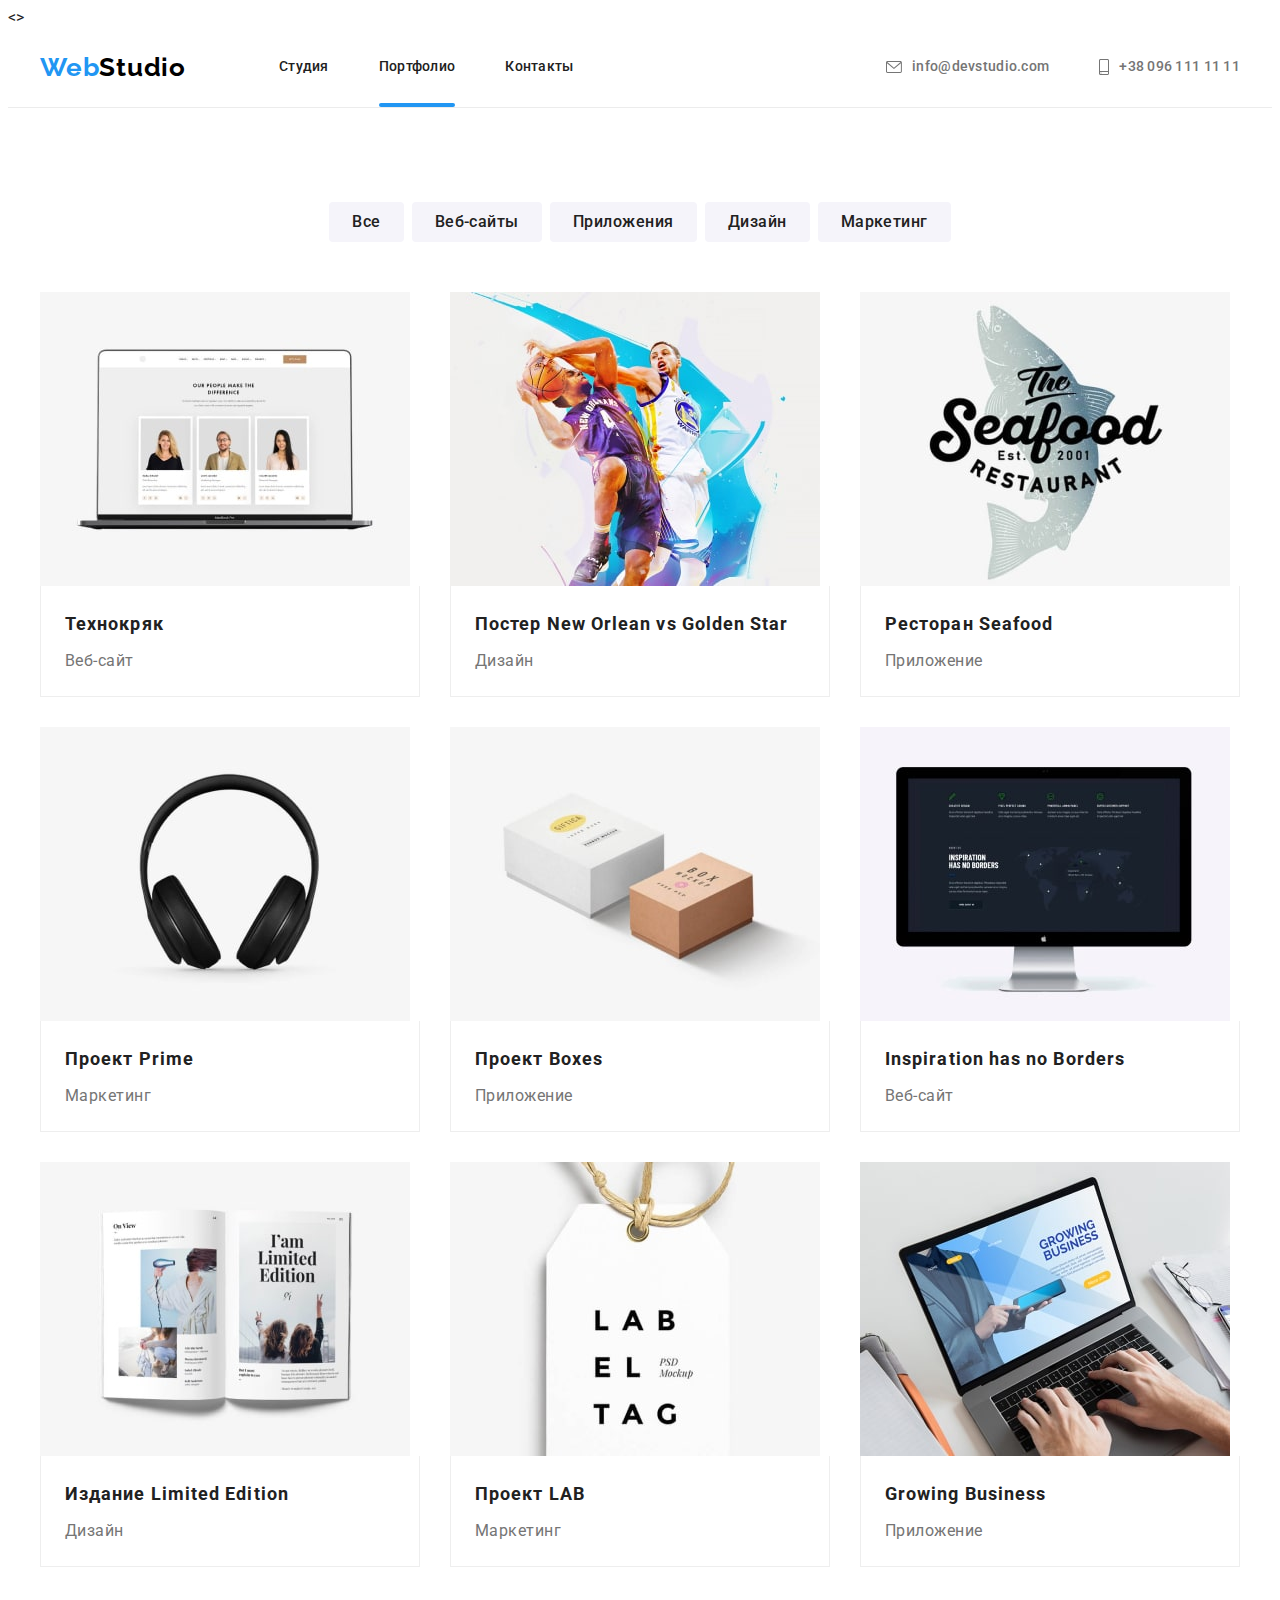
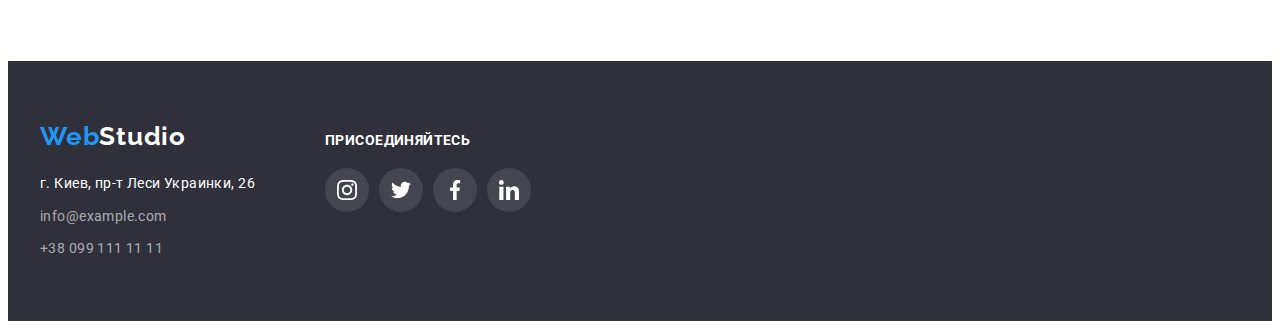
==== portfolio.html @ 86cd1ec5 "+svg, добавляет разметку подписки в футере" ====
<!DOCTYPE html>
<html lang="ru">
<head>
    <meta charset="UTF-8">
    <meta http-equiv="X-UA-Compatible" content="IE=edge">
    <meta name="viewport" content="width=device-width, initial-scale=1.0">
    <title>Document</title>
    <link rel="preconnect" href="https://fonts.googleapis.com">
    <link rel="preconnect" href="https://fonts.gstatic.com" crossorigin>
    <link href="https://fonts.googleapis.com/css2?family=Raleway:wght@700&family=Roboto:wght@400;500;700;900&display=swap"
        rel="stylesheet">
    <link href="https://cdnjs.cloudflare.com/ajax/libs/modern-normalize/1.1.0/modern-normalize.min.css"
        integrity="sha512-wpPYUAdjBVSE4KJnH1VR1HeZfpl1ub8YT/NKx4PuQ5NmX2tKuGu6U/JRp5y+Y8XG2tV+wKQpNHVUX03MfMFn9Q=="
        crossorigin="anonymous" referrerpolicy="no-referrer" rel="stylesheet"/>
    <link rel="stylesheet" href="./css/styles.css">
</head>
<>
    <!--                header portfolio                  -->
    <header class="page-header">
        <div class="container main-nav">
            <nav class="nav">
                <a class="logo link" href="./index.html">Web<span class="logo-header">Studio</span></a>
                <ul class="site-nav list">
                    <li class="item">
                        <a href="./index.html" class="link site-nav-link">Студия</a>
                    </li>
                    <li class="item">
                        <a href="./portfolio.html" class="link site-nav-link current">Портфолио</a>
                    </li>
                    <li class="item">
                        <a href="" class="link site-nav-link">Контакты</a>
                    </li>
                </ul>
            </nav>
            <ul class="contact list">
                <li class="item">
                    <a href="mailto:info@devstudio.com" class="contact-link link">
                        <svg class="contact-icon" width="16" height="12">
                            <use href="./images/icons.svg#icon-envelope"></use>
                        </svg> info@devstudio.com</a>
                </li>
                <li class="item">
                    <a href="tel:+380961111111" class="contact-link link">
                        <svg class="contact-icon" width="10" height="16">
                            <use href="./images/icons.svg#icon-smartphone"></use>
                        </svg> +38 096 111 11 11</a>
                </li>
            </ul>
        </div>
    </header>
    <!--                   portfolio                       -->
    <main>
        <section class="section portfolio">
            <div class="container btn">
            <ul class="buttons-list list">
                <li class="buttons-item">
                    <button type="button" class="button">Все</button>
                </li>
                <li class="buttons-item">
                    <button type="button" class="button">Веб-сайты</button>
                </li>
                <li class="buttons-item">
                    <button type="button" class="button">Приложения</button>
                </li>
                <li class="buttons-item">
                    <button type="button" class="button">Дизайн</button>
                </li>
                <li class="buttons-item">
                    <button type="button" class="button">Маркетинг</button>
                </li>
            </ul>
            <ul class="portfolio-list list">
                <li class="portfolio-item">
                    <div class="portfolio-thumb">
                        <img class="photo-portfolio" src="./images/portfolio-img-1.jpg" alt="открыт сайт на экране ноутбука" width="370"
                            height="294">
                        <p class="portfolio-label">Технокряк это современная площадка 
                            распространения коронавируса. Компании используют эту платформу 
                            для цифрового шпионажа и атак на защищённые сервера конкурентов.</p>
                    </div>
                    <div class="portfolio-card">
                        <h3 class="portfolio-title">Технокряк</h3>
                        <p class="portfolio-text">Веб-сайт</p>
                    </div>
                </li>
                <li class="portfolio-item">
                    <div class="portfolio-thumb">
                        <img class="photo-portfolio" src="./images/portfolio-img-2.jpg" alt="игра в баскетбол" width="370" height="294">
                        <p class="portfolio-label">Технокряк это современная площадка
                            распространения коронавируса. Компании используют эту платформу
                            для цифрового шпионажа и атак на защищённые сервера конкурентов.</p>
                    </div>
                    <div class="portfolio-card">
                        <h3 class="portfolio-title">Постер New Orlean vs Golden Star</h3>
                        <p class="portfolio-text">Дизайн</p>
                    </div>
                </li>
                <li class="portfolio-item">
                    <div class="portfolio-thumb">
                        <img class="photo-portfolio" src="./images/portfolio-img-3.jpg" alt="логотип ресторана" width="370" height="294">
                        <p class="portfolio-label">Технокряк это современная площадка
                            распространения коронавируса. Компании используют эту платформу
                            для цифрового шпионажа и атак на защищённые сервера конкурентов.</p>
                    </div>
                    <div class="portfolio-card">
                        <h3 class="portfolio-title">Ресторан Seafood</h3>
                        <p class="portfolio-text">Приложение</p>
                    </div>
                </li>
                <li class="portfolio-item">
                    <div class="portfolio-thumb">
                        <img class="photo-portfolio" src="./images/portfolio-img-4.jpg" alt="наушники" width="370" height="294">
                        <p class="portfolio-label">Технокряк это современная площадка
                            распространения коронавируса. Компании используют эту платформу
                            для цифрового шпионажа и атак на защищённые сервера конкурентов.</p>
                    </div>
                    <div class="portfolio-card">
                        <h3 class="portfolio-title">Проект Prime</h3>
                        <p class="portfolio-text">Маркетинг</p>
                    </div>
                </li>
                <li class="portfolio-item">
                    <div class="portfolio-thumb">
                        <img class="photo-portfolio" src="./images/portfolio-img-5.jpg" alt="два бокса" width="370" height="294">
                        <p class="portfolio-label">Технокряк это современная площадка
                            распространения коронавируса. Компании используют эту платформу
                            для цифрового шпионажа и атак на защищённые сервера конкурентов.</p>
                    </div>
                    <div class="portfolio-card">
                        <h3 class="portfolio-title">Проект Boxes</h3>
                        <p class="portfolio-text">Приложение</p>
                    </div>
                </li>
                <li class="portfolio-item">
                    <div class="portfolio-thumb">
                        <img class="photo-portfolio" src="./images/portfolio-img-6.jpg" alt="монитор компьютера" width="370" height="294">
                        <p class="portfolio-label">Технокряк это современная площадка
                            распространения коронавируса. Компании используют эту платформу
                            для цифрового шпионажа и атак на защищённые сервера конкурентов.</p>
                    </div>
                    <div class="portfolio-card">
                        <h3 class="portfolio-title">Inspiration has no Borders</h3>
                        <p class="portfolio-text">Веб-сайт</p>
                    </div>
                </li>
                <li class="portfolio-item">
                    <div class="portfolio-thumb">
                        <img class="photo-portfolio" src="./images/portfolio-img-7.jpg" alt="разворот журнала" width="370" height="294">
                        <p class="portfolio-label">Технокряк это современная площадка
                            распространения коронавируса. Компании используют эту платформу
                            для цифрового шпионажа и атак на защищённые сервера конкурентов.</p>
                    </div>
                   <div class="portfolio-card">
                        <h3 class="portfolio-title">Издание Limited Edition</h3>
                        <p class="portfolio-text">Дизайн</p>
                   </div>
                </li>
                <li class="portfolio-item">
                    <div class="portfolio-thumb">
                        <img class="photo-portfolio" src="./images/portfolio-img-8.jpg" alt="бирка" width="370" height="294">
                        <p class="portfolio-label">Технокряк это современная площадка
                            распространения коронавируса. Компании используют эту платформу
                            для цифрового шпионажа и атак на защищённые сервера конкурентов.</p>
                    </div>
                    <div class="portfolio-card">
                        <h3 class="portfolio-title">Проект LAB</h3>
                        <p class="portfolio-text">Маркетинг</p>
                    </div>
                </li>
                <li class="portfolio-item">
                    <div class="portfolio-thumb">
                        <img class="photo-portfolio" src="./images/portfolio-img-9.jpg" alt="работа на ноутбуке" width="370" height="294">
                        <p class="portfolio-label">Технокряк это современная площадка
                            распространения коронавируса. Компании используют эту платформу
                            для цифрового шпионажа и атак на защищённые сервера конкурентов.</p>
                    </div>
                    <div class="portfolio-card">
                        <h3 class="portfolio-title">Growing Business</h3>
                        <p class="portfolio-text">Приложение</p>
                   </div>
                </li>
            </ul>
            </div>
        </section>
    </main>
    <!--                  footer                      -->
    <footer class="footer">
        <div class="container footer-container">
            <div class="footer-box">
                <a href="./index.html" class="logo footers link">Web<span class="logo-footer">Studio</span></a>
                <address class="address">
                    <p>г. Киев, пр-т Леси Украинки, 26</p>
                    <ul class="list">
                        <li class="address-item">
                            <a href="mailto:info@example.com" class="link"> info@example.com</a>
                        </li>
                        <li class="address-item">
                            <a href="tel:+380991111111" class="link"> +38 099 111 11 11</a>
                        </li>
                    </ul>
                </address>
            </div>
            <div>
                <h3 class="footer-title">присоединяйтесь</h3>
                <ul class="footer-list list">
                    <li class="footer-item">
                        <a href="" class="footer-link link">
                            <svg class="footer-icon">
                                <use href="./images/icons.svg#icon-instagram"></use>
                            </svg>
                        </a>
                    </li>
                    <li class="footer-item">
                        <a href="" class="footer-link link">
                            <svg class="footer-icon">
                                <use href="./images/icons.svg#icon-twitter"></use>
                            </svg>
                        </a>
                    </li>
                    <li class="footer-item">
                        <a href="" class="footer-link link">
                            <svg class="footer-icon">
                                <use href="./images/icons.svg#icon-facebook"></use>
                            </svg>
                        </a>
                    </li>
                    <li class="footer-item">
                        <a href="" class="footer-link link">
                            <svg class="footer-icon">
                                <use href="./images/icons.svg#icon-linkedin"></use>
                            </svg>
                        </a>
                    </li>
                </ul>
            </div>
        </div>
    </footer>

    <script src="./js/modal.js"></script>
</body>
</html>
---- css/styles.css ----
:root{
    --main-title-color:#212121;
    --hero-title-color:#FFFFFF;
    --main-text-color:#757575;
    --second-text-color:#FFFFFF;
    --accent-color:#2196F3;
    --logo-header-color: #000000;
    --logo-footer-color:#FFFFFF;
    --mail-tel-footer-color: rgba(255, 255, 255, 0.6);
    --main-background-color:#FFFFFF;
    --hero-footer-background-color:#2F303A;
    --second-background-color:#F5F4FA;
    --line-color:#ECECEC;
    --icon-link-color:#AFB1B8;
    --border-card-color:#EEEEEE;
}

/* основной цвет заголовков #212121 */
/* вторичный цвет текста #757575 */
/* белый #FFFFFF */
/* акцент цвет, кнопка  #2196F3 */
/* цвет фона #FFFFFF */
/* вторичный цвет фона #F5F4FA */
/* цвет фона герой футер #2F303A */

body{
    font-family: Roboto, sans-serif;
    background-color: var(--main-background-color);
    color: var(--main-title-color)
}

/*          my reset list             */
.list{
    list-style:none;
}

.link{
    text-decoration: none;
}

h1, h2, h3, h4, p, a, ul, li{
    margin: 0;
    padding: 0;
}

.container{
    width: 1200px;
    padding-left: 15px;
    padding-right: 15px;
    margin: 0 auto;

    /*outline: 2px solid yellow;*/
}

.section{
    padding-top: 94px;
    padding-bottom: 94px;
    margin-left: auto;
    margin-right: auto;

   /*outline: 2px solid tomato;*/
}

/* ------------------- main-nav ------------------- */

.page-header{
    border-bottom: 1px solid var(--line-color);
}

.main-nav{
    display: flex;
}

.nav{
    display: flex;
    align-items: center;
}
 
/* -------------------logo styles------------------- */

.logo{
    color: var(--accent-color);
    font-family: Raleway;
    font-weight: 700;
    font-size: 26px;
    line-height: 1.19;
    letter-spacing: 0.03em;
}

.nav .logo {
   margin-right: 93px; 
}

.logo-header{
    color: var(--logo-header-color);
}

/* --------------------site nav----------------------*/

.site-nav{
    display: flex;
}

.site-nav .item:not(:last-child){
    margin-right: 50px;
}

.site-nav-link{
    position: relative;
    display: block;
    padding-top: 32px;
    padding-bottom: 32px;

    color: var(--main-title-color);
    font-weight: 500;
    font-size: 14px;
    line-height: 1.14;
    letter-spacing: 0.02em;
    transition: color 250ms cubic-bezier(0.4, 0, 0.2, 1);
}

.site-nav-link:hover, 
.site-nav-link:focus{
    color:var(--accent-color);

}

.current::after{
    content: "";
    width: 100%;
    height: 4px;
    display: block;
    position: absolute;
    background-color: var(--accent-color);
    border-radius: 2px;
    bottom: 0;
    
}
/* --------------------contact------------------- */

.contact{
    display: flex;
    margin-left: auto;
}

.contact .item + .item{
    margin-left: 50px;
}
.contact-link{
    display: flex;
    align-items: center;
    /* display: block; */
    padding-top: 32px;
    padding-bottom: 32px;
    /* text-align: center; */

    color: var(--main-text-color);
    font-weight: 500;
    font-size: 14px;
    line-height: 1.14;
    letter-spacing: 0.02em;
    transition: color 250ms cubic-bezier(0.4, 0, 0.2, 1);
}

.contact-link:hover, 
.contact-link:focus{
    color:var(--accent-color);
}

.contact-icon{
    display: block;
    fill: currentColor;
    margin-right: 10px;
    transition: color 250ms cubic-bezier(0.4, 0, 0.2, 1);
}

.contact-icon:hover,
.contact-icon:focus{
    color:var(--accent-color);
}

/*--------------------Hero-------------------------- */

.hero{
    background-color:var(--hero-footer-background-color);
    background-image: linear-gradient(
        rgba(47, 48, 58, 0.4),
        rgba(47, 48, 58, 0.4)), 
        url(../images/Img-hero.jpg); 
    background-repeat: no-repeat;
    background-position: center;
    background-size: cover;
    text-align: center;
    padding-top: 200px;
    padding-bottom: 200px;
    max-width: 1600px;
    margin-left: auto;
    margin-right: auto;
}

.hero-title{
    font-weight: 900;
    font-size: 44px;
    line-height: 1.36;
    letter-spacing: 0.06em;
    text-transform: uppercase;
    color: var(--hero-title-color);
    width: 696px;
    margin: 0 auto;
    margin-bottom: 30px;
}

.hero-button{
    font-family: inherit;
    font-weight: 700;
    font-size: 16px;
    line-height: 1.87;
    letter-spacing: 0.06em;
    text-align: center;
    color: var(--second-text-color);
    background: var(--accent-color);
    box-shadow: 0px 4px 4px rgba(0, 0, 0, 0.15);
    border-radius: 4px;
    border: 1px solid transparent;
    min-width: 200px;
    padding: 10px 32px;
    transition: background-color 250ms cubic-bezier(0.4, 0, 0.2, 1);
}

.button, .hero-button{
    cursor: pointer;
}

.hero-button:hover,
.hero-button:focus{
    background-color: #188CE8;
}


/*--------------section benefits (преимущества)---------------- */

.visually-hidden {
    position: absolute;
    white-space: nowrap;
    width: 1px;
    height: 1px;
    overflow: hidden;
    border: 0;
    padding: 0;
    clip: rect(0, 0, 0, 0);
    clip-path: inset(50%);
    margin: -1px;
}

.benefit-list{
    display: flex;
    margin-left: -30px;
}

.benefit-item{
    flex-basis: calc(100%/4 - 30px);
    margin-left: 30px;
}

/* .benefit-item:not(:last-child){
    margin-right: 30px;
} */

.benefit-box{
    display: flex;
    align-items: center;
    justify-content: center;
    max-width: 100%;
    height: 120px;
    
    background: var(--second-background-color);
    border-radius: 4px;
    margin-bottom: 30px;
}

.benefit-icon{
    width: 70px;
    height: 70px;
}

.benefit-title{
    font-weight: 700;
    font-size: 14px;
    line-height: 1.14;
    letter-spacing: 0.03em;
    text-transform: uppercase;
    color: var(--main-title-color);
    margin-bottom: 10px;
}

.benefit-text{
    font-size: 14px;
    line-height: 1.71;
    letter-spacing: 0.03em;
    color: var(--main-text-color);
}

/*----------------------чем занимаемся-------------------- */
.section-work{
    padding-top: 0;
}
.title{
    font-weight: 700;
    font-size: 36px;
    line-height: 1.16;
    text-align: center;
    letter-spacing: 0.03em;
    color: var(--main-title-color);
    margin-bottom: 50px;
}

.work-list{
    display: flex;
    margin-left: -30px;
}

.work-list .item{
    flex-basis: calc(100%/3 - 30px);
    margin-left: 30px;
}

/* .work-list .item + .item{
    margin-left: 30px;
} */

.photo-work{
    display: block;
    max-width: 100%;
}

.work-thumb{
    position: relative;
}

.label-work{
    position: absolute;
    bottom: 0;
    left: 0;

    display: flex;
    font-weight: 700;
    font-size: 14px;
    line-height: 1.14;
    letter-spacing: 0.03em;
    text-transform: uppercase;
    width: 100%;
    height: 70px;
    align-items: center;
    justify-content: center;

    color: var(--second-text-color);
    background-color: rgba(47, 48, 58, 0.8);
    
}

/*----------------------section our team--------------------- */

.team{
    background-color: var(--second-background-color);
}

.team-list{
    display: flex;
    margin-left: -30px;
}
.team-list .item{
    flex-basis: calc(100%/4 - 30px);
    margin-left: 30px;
    /* flex-basis: 270px; */
    background-color: var(--main-background-color);
    box-shadow: 0px 1px 3px rgba(0, 0, 0, 0.12), 
    0px 1px 1px rgba(0, 0, 0, 0.14), 
    0px 2px 1px rgba(0, 0, 0, 0.2);
    border-radius: 0px 0px 4px 4px;
}

/* .team-list .item + .item{
    margin-left: 30px;
} */

.photo-team{
    display: block;
    max-width: 100%;
}

.team-card{
    display: block;
    padding: 30px 15px;
    border: 1px solid var(--border-card-color);
    border-top: none;
}

.team-title{
    font-weight: 500;
    font-size: 16px;
    line-height: 1.18;
    text-align: center;
    letter-spacing: 0.03em;
    color: var(--main-title-color);
    margin-bottom: 10px;
}

.team-text{
    font-size: 16px;
    line-height: 1.18;
    text-align: center;
    letter-spacing: 0.03em;
    color: var(--main-text-color);
    margin-bottom: 16px;
}

.social-list{
    display: flex;
    align-items: center;
    justify-content: center;
}

.social-item{
    display: flex;
}

.social-item:not(:last-child){
    margin-right: 10px;
}

.social-link{
    display: flex;
    align-items: center;
    justify-content: center;
    width: 44px;
    height: 44px;
    background-color: var(--main-background-color);
    color: var(--icon-link-color);
    border-radius: 50%;
    transition: background-color 250ms cubic-bezier(0.4, 0, 0.2, 1);
}

.social-link:hover, 
.social-link:focus{
    background-color:var(--accent-color);
}

.social-icon{
    display: block;
    fill: currentColor;
    width: 20px;
    height: 20px;
    transition: color 250ms cubic-bezier(0.4, 0, 0.2, 1);
}

.social-link:hover .social-icon, 
.social-link:focus .social-icon{
    color: var(--second-text-color);
}

/*------------------------clients------------------------*/

.client-list{
    display: flex;
}

.client-item:not(:last-child){
    margin-right: 30px;
}

.client-link{
    box-sizing: border-box;
    display: flex;
    align-items: center;
    justify-content: center;
    width: 170px;
    height: 92px;
    
    color: var(--icon-link-color);
    border: 1px solid var(--icon-link-color);
    border-radius: 4px;
    transition: border-color 250ms cubic-bezier(0.4, 0, 0.2, 1);
}

.client-link:hover, 
.client-link:focus{
    border-color: var(--accent-color);
}

.client-icon{
    display: block;
    width: 106px;
    height: 60px;
    fill: currentColor;
    transition: color 250ms cubic-bezier(0.4, 0, 0.2, 1);
}

.client-link:hover .client-icon, 
.client-link:focus .client-icon{
    color: var(--accent-color);
}

/*------------------------portfolio--------------------- */

.buttons-list{
    display: flex;
    justify-content: center;
    margin-bottom: 50px;
}

.buttons-item + .buttons-item{
    margin-left: 8px;
}

.button{
    display: inline-block;
    font-family: inherit;
    font-weight: 500;
    font-size: 16px;
    line-height: 1.62;
    text-align: center;
    letter-spacing: 0.03em;
    color: var(--main-title-color);
    background: var(--second-background-color);
    border-radius: 4px;
    padding: 6px 22px;
    border: 1px solid transparent;
    transition: color 250ms cubic-bezier(0.4, 0, 0.2, 1), 
    background-color 250ms cubic-bezier(0.4, 0, 0.2, 1),
    box-shadow 250ms cubic-bezier(0.4, 0, 0.2, 1);
    
}

.button:hover,
.button:focus{
    color: var(--second-text-color);
    background-color: var(--accent-color);
    box-shadow: 0px 3px 1px rgba(0, 0, 0, 0.1), 
    0px 1px 2px rgba(0, 0, 0, 0.08), 
    0px 2px 2px rgba(0, 0, 0, 0.12);
}

.portfolio-list{
    display: flex;
    flex-wrap: wrap;
    margin-left: -30px;
    margin-bottom: -30px;
}

.portfolio-item{
    box-sizing: border-box;
    display: block;
    flex-basis: calc(100%/3 - 30px);
    margin-left: 30px;
    margin-bottom: 30px;

    background-color: var(--main-background-color);
    transition: box-shadow 250ms cubic-bezier(0.4, 0, 0.2, 1);
    
}

.portfolio-item:hover,
.portfolio-item:focus{
    box-shadow: 0px 1px 1px rgba(0, 0, 0, 0.12), 
    0px 4px 4px rgba(0, 0, 0, 0.06), 
    1px 4px 6px rgba(0, 0, 0, 0.16);
}

.photo-portfolio{
    display: block;
    /* width: 370px; */
    max-width: 100%;
}
/* .portfolio-item:nth-child(3n){
    margin-right: 0;
}

.portfolio-item:nth-last-child(-n+3){
    margin-bottom: 0;
} */

.portfolio-card{
    display: block;
    padding: 20px 24px;
    border: 1px solid var(--border-card-color);
    border-top: none;
}

.portfolio-title{
    font-weight: 700;
    font-size: 18px;
    line-height: 2.00;
    letter-spacing: 0.06em;
    color: var(--main-title-color);
    margin-bottom: 4px;
}

.portfolio-text{
    font-size: 16px;
    line-height: 1.87;
    letter-spacing: 0.03em;
    color: var(--main-text-color);
}

.portfolio-thumb{
    position: relative;
    overflow: hidden;

}

.portfolio-label{
    position: absolute;
    top: 0;
    left: 0;
    
    width: 100%;
    height: 100%;
    padding: 63px 24px;

    font-weight: 400px;
    font-size: 18px;
    line-height: 1.56;
    letter-spacing: 0.03em;

    color: var(--second-text-color);
    background-color: rgba(33, 150, 243, 0.9);
    transform: translateY(100%);
    transition: transform 250ms cubic-bezier(0.4, 0, 0.2, 1);

}

.portfolio-item:hover .portfolio-label,
.portfolio-item:focus .portfolio-label{
    transform: translateY(0);

}

/*-------------------------footer------------------------- */
.footer{
    padding-top: 60px;
    padding-bottom: 60px;
    background-color: var(--hero-footer-background-color);
}

.footer-container{
    display: flex;
    align-items: baseline;
}

.footer-box{
    margin-right: 70px;
}

.logo.footers{
    display: inline-block;
    margin-bottom: 20px;
}

.logo-footer{
    color: var(--logo-footer-color);
}

.address{
    font-style: normal;
    font-weight: 400;
    font-size: 14px;
    line-height: 1.71;
    letter-spacing: 0.03em;
    color: var(--second-text-color);
}

.address-item .link{
    display: inline-block;
    font-weight: 400;
    font-size: 14px;
    line-height: 1.71;
    letter-spacing: 0.03em;
    color: var(--mail-tel-footer-color);
    margin-top: 9px;
    transition: color 250ms cubic-bezier(0.4, 0, 0.2, 1);
}

.address-item .link:hover,
.address-item .link:focus{
    color: var(--accent-color);
}

.footer-title{
    font-weight: 700;
    font-size: 14px;
    line-height: 16px;
    letter-spacing: 0.03em;
    text-transform: uppercase;
    color: var(--second-text-color);
    margin-bottom: 20px;
}

.footer-list{
    display: flex;
}

.footer-item:not(:last-child){
    margin-right: 10px;
}

.footer-link{
    display: flex;
    align-items: center;
    justify-content: center;
    width: 44px;
    height: 44px;
    border-radius: 50%;
    background-color: rgba(255, 255, 255, 0.1);
    color: var(--second-text-color);
    transition: background-color 250ms cubic-bezier(0.4, 0, 0.2, 1);

}

.footer-link:hover,
.footer-link:focus{
    background-color: var(--accent-color);
}

.footer-icon{
    display: block;
    width: 20px;
    height: 20px;
    fill: currentColor;
}

.footer-form{
    margin-left: auto;
}

.footer-mail-form{
    display: flex;
    align-items: center;
    justify-content: center;

}

.footer-input{
    display: flex;
    align-items: center;
    box-sizing: border-box;
    min-width: 358px;
    padding: 15px 16px;

    font-weight: 400;
    font-size: 16px;
    line-height: 1.25;
    letter-spacing: 0.03em;
    color: var(--mail-tel-footer-color);
    background-color: var(--hero-footer-background-color);
    border: 1px solid rgba(255, 255, 255, 0.3);
    border-radius: 4px;
    box-shadow: 0px 4px 4px rgba(0, 0, 0, 0.15);
}

/* .footer-input:focus{
    border-color: var(--accent-color);
} */

.btn-send{
    display: flex;
    align-items: center;
    justify-content: center;
    
    padding: 10px 28px;
    margin-left: 12px;
}

.footer-mail-icon{
    display: block;
    width: 24px;
    height: 24px;
    fill: currentColor;
    
    margin-left: 10px;

}

/* ------------- modal window ---------------------- */

.backdrop{
    position: fixed;
    top: 0;
    left: 0;
    
    width: 100vw;
    height: 100vh;
    background-color: rgba(0, 0, 0, 0.2);
    opacity: 1;
    visibility: visible;
    transition: opacity 350ms cubic-bezier(0.4, 0, 0.2, 1), 
    visibility 350ms cubic-bezier(0.4, 0, 0.2, 1);

}

.is-hidden{
    visibility: hidden;
    opacity: 0;
    pointer-events: none;
}

.backdrop.is-hidden .modal{
    opacity: 0;
    transform: translate(-50%, -50%) scale(0.8);
   
}

.modal{
    position: absolute;
    top: 50%;
    left: 50%;
    transform: translate(-50%, -50%) scale(1);
    transition: transform 300ms cubic-bezier(0.4, 0, 0.2, 1), 
    opacity 350ms cubic-bezier(0.4, 0, 0.2, 1), 
    visibility 350ms cubic-bezier(0.4, 0, 0.2, 1);
    opacity: 1;
    visibility: visible;

    width: 528px;
    min-height: 581px;
    background-color: var(--main-background-color);
    box-shadow: 0px 1px 3px rgba(0, 0, 0, 0.12), 
    0px 1px 1px rgba(0, 0, 0, 0.14), 
    0px 2px 1px rgba(0, 0, 0, 0.2);
    border-radius: 4px;

}

.btn-close{
    position: absolute;
    top: 8px;
    right: 8px;

    display: flex;
    align-items: center;
    justify-content: center;
    width: 30px;
    height: 30px;
    color: #000000;
    background-color: transparent;
    border: 1px solid rgba(0, 0, 0, 0.1);
    border-radius: 50%;
    box-sizing: border-box;

}

.modal-icon{
    display: block;
    width: 18px;
    height: 18px;
    fill: currentColor;
    cursor: pointer;
    transition: color 250ms cubic-bezier(0.4, 0, 0.2, 1);

}

.btn-close:hover .modal-icon, 
.btn-close:focus .modal-icon{
    color: var(--accent-color);
}
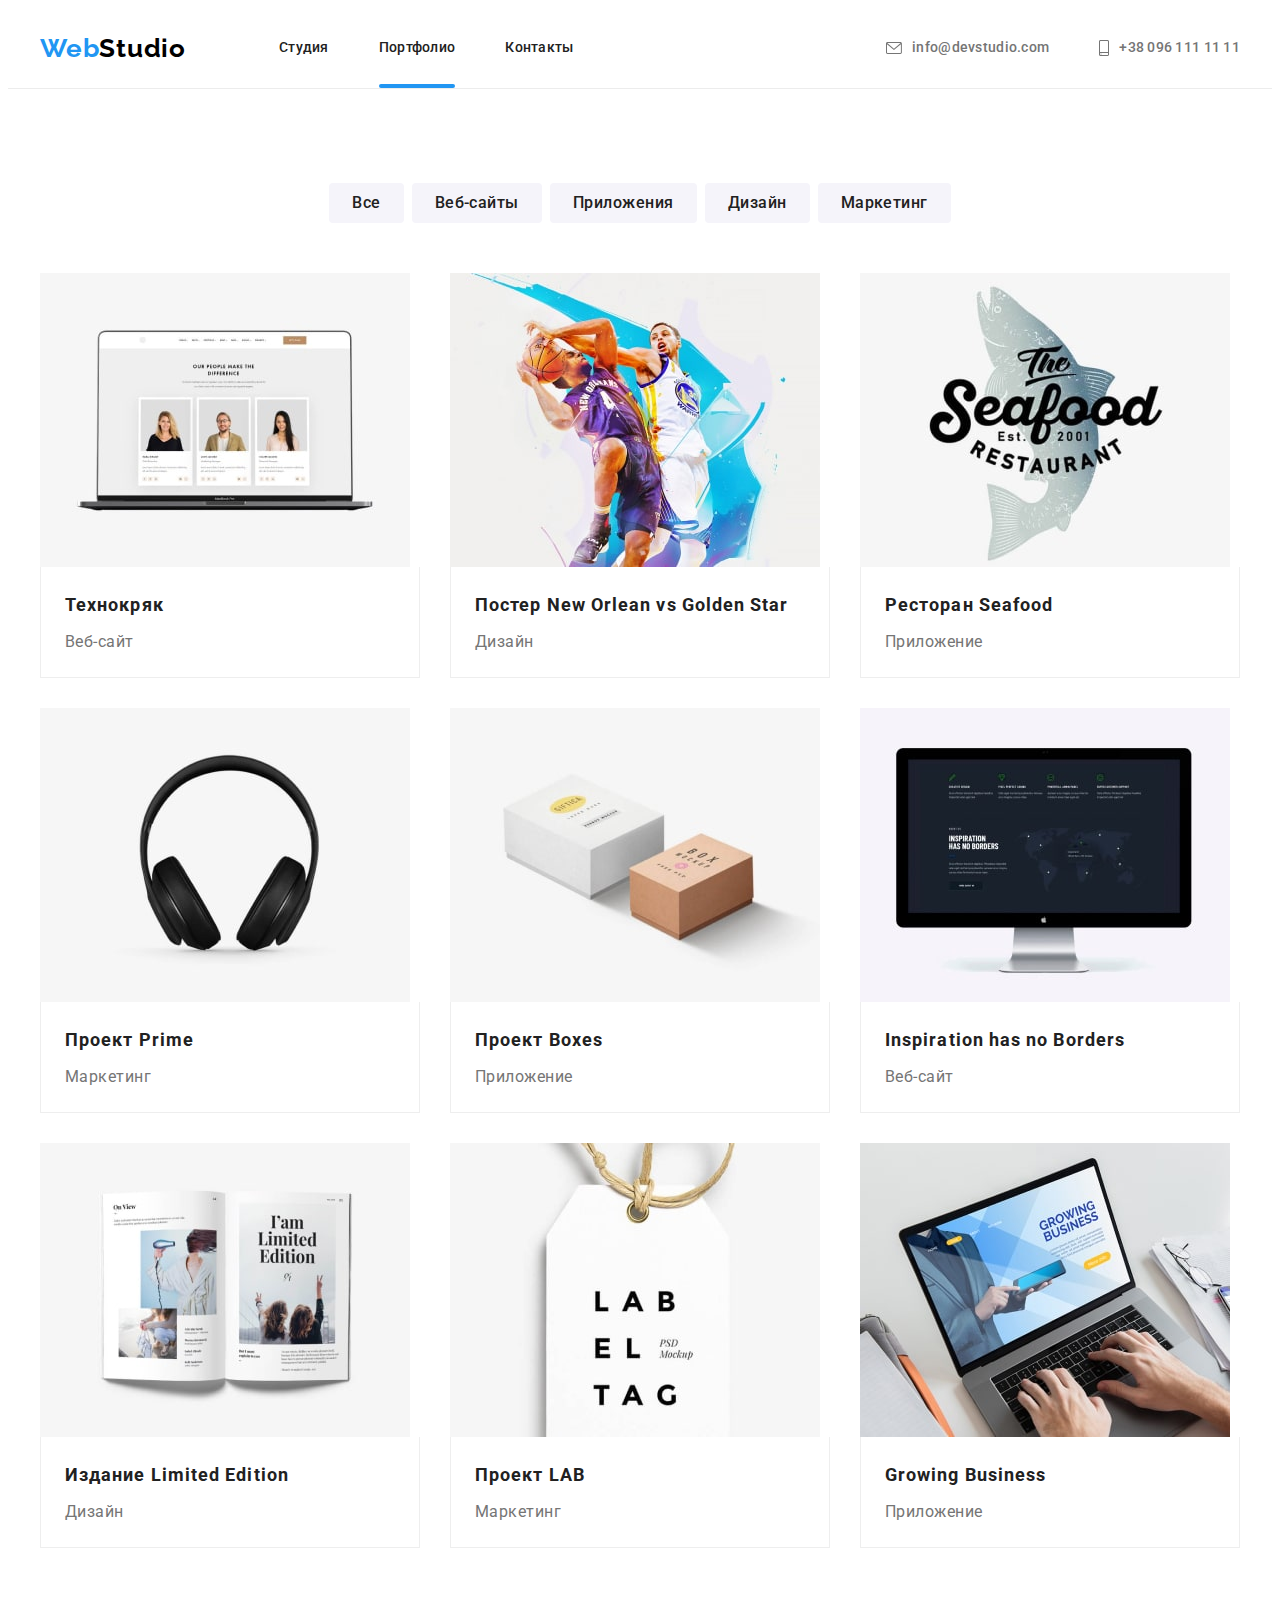
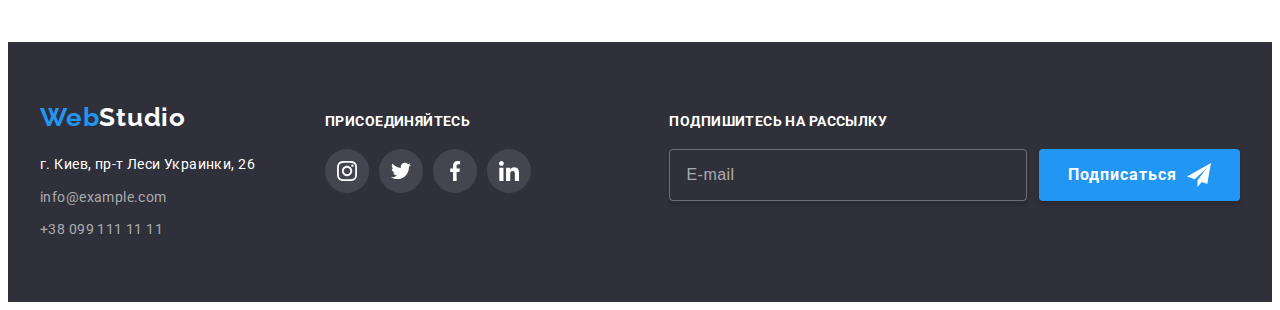
==== commit 8178ef24: "оформляет чекбокс модального окна" ====
--- a/portfolio.html
+++ b/portfolio.html
@@ -14,7 +14,7 @@
         crossorigin="anonymous" referrerpolicy="no-referrer" rel="stylesheet"/>
     <link rel="stylesheet" href="./css/styles.css">
 </head>
-<>
+<body>
     <!--                header portfolio                  -->
     <header class="page-header">
         <div class="container main-nav">
@@ -37,13 +37,15 @@
                     <a href="mailto:info@devstudio.com" class="contact-link link">
                         <svg class="contact-icon" width="16" height="12">
                             <use href="./images/icons.svg#icon-envelope"></use>
-                        </svg> info@devstudio.com</a>
+                        </svg> info@devstudio.com
+                    </a>
                 </li>
                 <li class="item">
                     <a href="tel:+380961111111" class="contact-link link">
                         <svg class="contact-icon" width="10" height="16">
                             <use href="./images/icons.svg#icon-smartphone"></use>
-                        </svg> +38 096 111 11 11</a>
+                        </svg> +38 096 111 11 11
+                    </a>
                 </li>
             </ul>
         </div>
@@ -233,6 +235,19 @@
                     </li>
                 </ul>
             </div>
+            <div class="footer-form">
+                <h3 class="footer-title">Подпишитесь на рассылку</h3>
+                <form class="footer-mail-form">
+                    <label for="mail">
+                        <input type="email" name="mail" id="mail" placeholder="E-mail" class="footer-input">
+                    </label>
+                    <button type="submit" class="hero-button btn-send">Подписаться
+                        <svg class="footer-mail-icon">
+                            <use href="./images/icons.svg#icon-send"></use>
+                        </svg>
+                    </button>
+                </form>
+            </div>
         </div>
     </footer>
 
--- a/css/styles.css
+++ b/css/styles.css
@@ -38,7 +38,7 @@
     text-decoration: none;
 }
 
-h1, h2, h3, h4, p, a, ul, li{
+h1, h2, h3, h4, p, a, ul, li, span{
     margin: 0;
     padding: 0;
 }
@@ -745,21 +745,33 @@
     box-sizing: border-box;
     min-width: 358px;
     padding: 15px 16px;
-
+    /* outline: none; */
     font-weight: 400;
     font-size: 16px;
     line-height: 1.25;
     letter-spacing: 0.03em;
-    color: var(--mail-tel-footer-color);
-    background-color: var(--hero-footer-background-color);
+    color: var(--logo-footer-color);
+
+    background-color: transparent;
     border: 1px solid rgba(255, 255, 255, 0.3);
     border-radius: 4px;
     box-shadow: 0px 4px 4px rgba(0, 0, 0, 0.15);
-}
-
-/* .footer-input:focus{
+    transition: border-color 250ms cubic-bezier(0.4, 0, 0.2, 1);
+}
+
+.footer-input::placeholder{
+    font-weight: 400;
+    font-size: 16px;
+    line-height: 1.25;
+    letter-spacing: 0.03em;
+    color: var(--mail-tel-footer-color);
+
+}
+
+.footer-input:focus{
+    outline: none;
     border-color: var(--accent-color);
-} */
+}
 
 .btn-send{
     display: flex;
@@ -822,6 +834,7 @@
 
     width: 528px;
     min-height: 581px;
+    
     background-color: var(--main-background-color);
     box-shadow: 0px 1px 3px rgba(0, 0, 0, 0.12), 
     0px 1px 1px rgba(0, 0, 0, 0.14), 
@@ -848,17 +861,175 @@
 
 }
 
-.modal-icon{
+.modal-close-icon{
     display: block;
     width: 18px;
     height: 18px;
     fill: currentColor;
     cursor: pointer;
-    transition: color 250ms cubic-bezier(0.4, 0, 0.2, 1);
-
-}
-
-.btn-close:hover .modal-icon, 
-.btn-close:focus .modal-icon{
+    transition: fill 250ms cubic-bezier(0.4, 0, 0.2, 1);
+
+}
+
+.btn-close:hover .modal-close-icon, 
+.btn-close:focus .modal-close-icon{
+    fill: var(--accent-color);
+}
+
+.modal-form{
+    padding: 40px;
+
+}
+
+.form-title{
+    display: block;
+    font-weight: 700;
+    font-size: 20px;
+    line-height:1.15;
+    text-align: center;
+    letter-spacing: 0.03em;
+    color: var(--main-title-color);
+    margin-bottom: 12px;
+}
+
+.form-field{
+    display: flex;
+    flex-direction: column;
+    margin-bottom: 10px;
+
+}
+
+.form-input-wrap{
+    position: relative;
+    
+}
+
+.form-field label{
+    margin: 0;
+    margin-bottom: 5px;
+    padding: 0;
+    font-weight: 400;
+    font-size: 12px;
+    line-height: 1.17;
+    letter-spacing: 0.01em;
+    color: var(--main-text-color);
+
+}
+
+.form-input-wrap input{
+    margin: 0;
+    padding: 11px 42px;
+    width: 100%;
+    font-weight: 400;
+    font-size: 12px;
+    line-height: 1.17;
+    letter-spacing: 0.01em;
+    color: var(--main-text-color);
+    
+    border: 1px solid rgba(33, 33, 33, 0.2);
+    border-radius: 4px;
+    transition: border-color 250ms cubic-bezier(0.4, 0, 0.2, 1);
+}
+
+.form-input-wrap input:focus, 
+.form-field textarea:focus{
+    outline: none;
+    border-color: var(--accent-color);
+}
+
+.form-icon{
+    position: absolute;
+    top: 50%;
+    left: 12px;
+    transform: translateY(-50%);
+    display: block;
+    width: 18px;
+    height: 18px;
+    transition: fill 250ms cubic-bezier(0.4, 0, 0.2, 1);
+}
+
+.form-input-wrap input:focus + .form-icon{
+    fill: var(--accent-color);
+}
+
+.form-field textarea{
+    padding: 12px 16px;
+    margin: 0;
+    resize: none;
+    font-weight: 400;
+    font-size: 12px;
+    line-height: 1.17;
+    letter-spacing: 0.01em;
+    color: var(--main-text-color);
+
+    border: 1px solid rgba(33, 33, 33, 0.2);
+    box-sizing: border-box;
+    border-radius: 4px;
+    transition: border-color 250ms cubic-bezier(0.4, 0, 0.2, 1);
+}
+
+.form-field textarea::placeholder{
+    font-weight: normal;
+    font-size: 12px;
+    line-height: 1.17;
+    letter-spacing: 0.01em;
+    color: rgba(117, 117, 117, 0.5);
+}  
+
+.form-comment{
+    margin-bottom: 20px;
+}
+.form-check{
+    margin-bottom: 30px;
+}
+
+.check-text{
+    display: flex;
+    align-items: center;
+    font-weight: 400;
+    font-size: 14px;
+    line-height: 1.71;
+    letter-spacing: 0.03em;
+    color: var(--main-text-color);
+    margin-left: 7px;
+}
+
+.link-agreement{
+    padding: 0;
+    margin: 0 4px;
+    font-weight: 400;
+    font-size: 14px;
+    line-height: 1.71;
+    letter-spacing: 0.03em;
     color: var(--accent-color);
-}
+
+}
+
+.check-item{
+    display: flex;
+    align-items: center;
+    justify-content: center;
+
+    width: 16px;
+    height: 15px;
+    border: 2px solid var(--main-title-color);
+    border-radius: 2px;
+    margin-right: 7px;
+
+    transition: background-color 250ms cubic-bezier(0.4, 0, 0.2, 1);
+}
+
+.check-icon{
+    fill: var(--second-text-color);
+    width: 16px;
+    height: 15px;
+}
+
+.input-check:checked + .check-text .check-item{
+    background-color: var(--accent-color);
+    border: none;
+}
+.button-send{
+    display: block;
+    margin: 0 auto;
+}